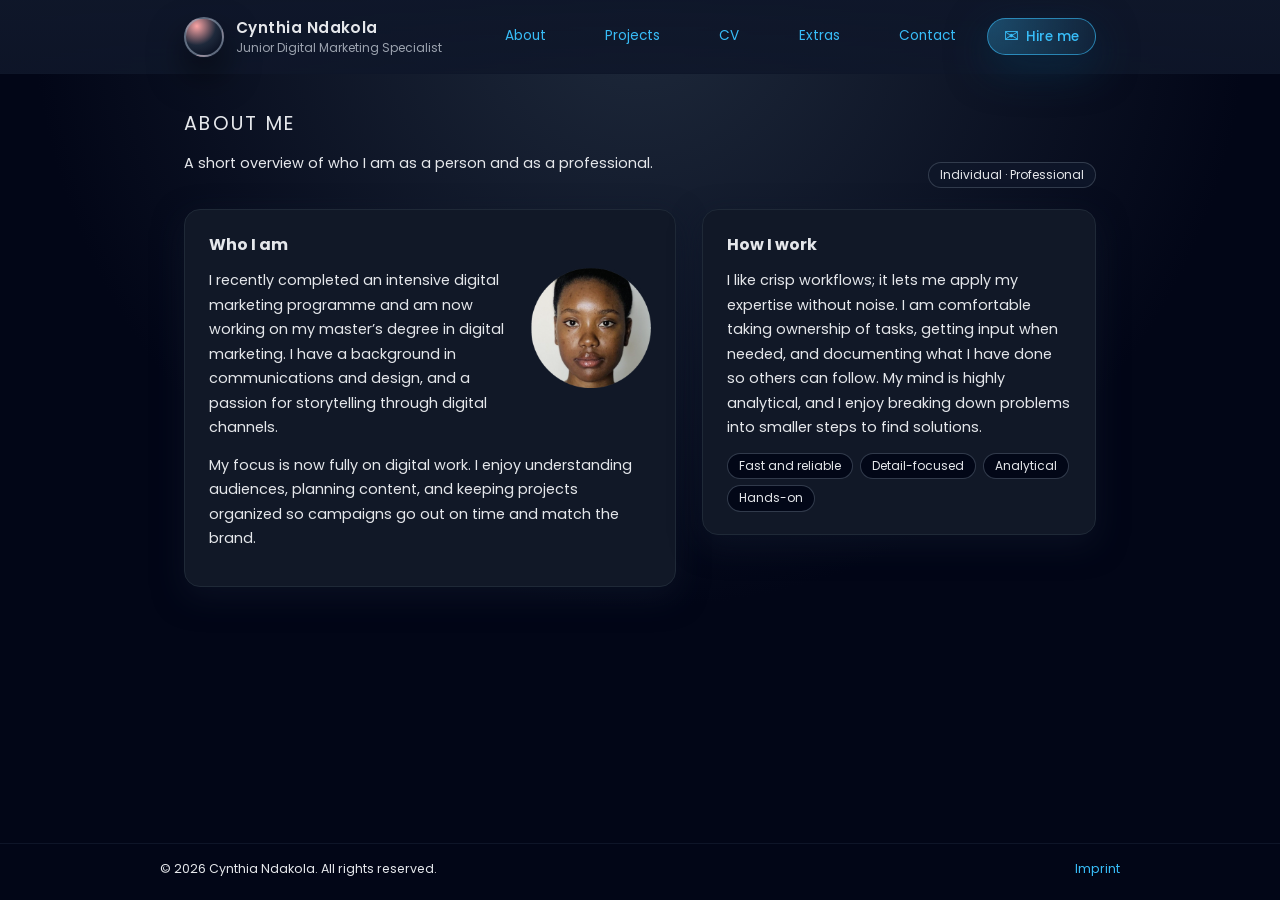
==== about.html @ e9ee4a2e "split up website which is stupid" ====
<!DOCTYPE html>
<html lang="en">
<head>
  <meta charset="UTF-8">
  <title>Cynthia Ndakola – Junior Digital Marketing Specialist</title>
  <meta name="viewport" content="width=device-width, initial-scale=1">
  <meta name="description" content="Portfolio and CV of junior digital marketing specialist Cynthia Ndakola.">
  <link href="https://fonts.googleapis.com/css2?family=Poppins:wght@400;500;600;700&display=swap" rel="stylesheet">
  <style>
    :root {
      --bg: #0f172a;
      --bg-alt: #111827;
      --card: #020617;
      --accent: #38bdf8;
      --accent-soft: rgba(56, 189, 248, 0.12);
      --text: #e5e7eb;
      --muted: #9ca3af;
      --border: #1f2937;
      --radius-lg: 16px;
      --radius-full: 999px;
      --shadow-soft: 0 18px 45px rgba(15, 23, 42, 0.75);
      --shadow-subtle: 0 10px 30px rgba(15, 23, 42, 0.6);
      --max-width: 960px;
    }

    * {
      box-sizing: border-box;
    }

    body {
      margin: 0;
      font-family: 'Poppins', system-ui, -apple-system, BlinkMacSystemFont, "SF Pro Text", "Segoe UI", sans-serif;
      background: radial-gradient(circle at top, #1e293b 0, #020617 55%, #020617 100%);
      color: var(--text);
      -webkit-font-smoothing: antialiased;
    }

    a {
      color: var(--accent);
      text-decoration: none;
    }

    a:hover {
      text-decoration: underline;
    }

    .page {
      min-height: 100vh;
      display: flex;
      flex-direction: column;
    }

    header {
      position: sticky;
      top: 0;
      z-index: 20;
      backdrop-filter: blur(18px);
      background: linear-gradient(to bottom, rgba(15, 23, 42, 0.98), rgba(15, 23, 42, 0.9));
      border-bottom: 1px solid rgba(15, 23, 42, 0.9);
    }

    .nav-inner {
      max-width: var(--max-width);
      margin: 0 auto;
      padding: 1rem 1.5rem;
      display: flex;
      align-items: center;
      justify-content: space-between;
      gap: 1.5rem;
    }

    .nav-brand {
      display: flex;
      align-items: center;
      gap: 0.75rem;
    }

    .avatar {
      width: 40px;
      height: 40px;
      border-radius: 50%;
      border: 2px solid rgba(148, 163, 184, 0.6);
      background: radial-gradient(circle at 30% 20%, #fca5a5, #1e293b 50%, #020617 100%);
      box-shadow: 0 0 0 1px rgba(15, 23, 42, 0.8), 0 18px 35px rgba(0, 0, 0, 0.6);
    }

    .nav-title {
      font-size: 0.95rem;
      font-weight: 600;
      letter-spacing: 0.03em;
    }

    .nav-subtitle {
      font-size: 0.75rem;
      color: var(--muted);
    }

    nav ul {
      display: flex;
      list-style: none;
      padding: 0;
      margin: 0;
      gap: 1rem;
      font-size: 0.85rem;
    }

    nav a {
      padding: 0.4rem 0.9rem;
      border-radius: var(--radius-full);
      border: 1px solid transparent;
      background: transparent;
      text-decoration: none;
      colour: var(--text);
      display: inline-flex;
      align-items: center;
      gap: 0.4rem;
    }

    nav a span.dot {
      width: 6px;
      height: 6px;
      border-radius: 50%;
      background: var(--accent);
      opacity: 0;
      transform: scale(0.5);
      transition: opacity 0.18s ease, transform 0.18s ease;
    }

    nav a:hover span.dot,
    nav a:focus-visible span.dot {
      opacity: 1;
      transform: scale(1);
    }

    nav a:hover,
    nav a:focus-visible {
      background: rgba(15, 23, 42, 0.8);
      border-color: rgba(55, 65, 81, 0.9);
      outline: none;
    }

    .primary-btn {
      padding: 0.45rem 1rem;
      border-radius: var(--radius-full);
      border: 1px solid rgba(56, 189, 248, 0.6);
      background: radial-gradient(circle at 0 0, rgba(56, 189, 248, 0.32), rgba(56, 189, 248, 0.08));
      colour: var(--text);
      font-size: 0.85rem;
      font-weight: 500;
      display: inline-flex;
      align-items: center;
      gap: 0.45rem;
      text-decoration: none;
      box-shadow: 0 14px 40px rgba(8, 47, 73, 0.7);
      transition: transform 0.16s ease, box-shadow 0.16s ease, border-color 0.16s ease;
    }

    .primary-btn:hover {
      transform: translateY(-1px);
      box-shadow: 0 18px 50px rgba(8, 47, 73, 0.9);
      border-color: rgba(56, 189, 248, 0.95);
      text-decoration: none;
    }

    .primary-btn-icon {
      font-size: 1.1rem;
      line-height: 1;
    }

    main {
      flex: 1;
    }

    .hero {
      max-width: var(--max-width);
      margin: 0 auto;
      padding: 2.5rem 1.5rem 1.5rem;
      display: grid;
      grid-template-columns: minmax(0, 3fr) minmax(0, 2.6fr);
      gap: 2.5rem;
      align-items: center;
    }

    .hero-intro {
      position: relative;
    }

    .hero-badge {
      display: inline-flex;
      align-items: center;
      gap: 0.5rem;
      padding: 0.25rem 0.75rem;
      border-radius: var(--radius-full);
      background: rgba(15, 23, 42, 0.85);
      border: 1px solid rgba(55, 65, 81, 0.8);
      box-shadow: var(--shadow-subtle);
      font-size: 0.75rem;
      colour: var(--muted);
      margin-bottom: 1rem;
    }

    .hero-badge-dot {
      width: 8px;
      height: 8px;
      border-radius: 50%;
      background: #22c55e;
      box-shadow: 0 0 0 4px rgba(34, 197, 94, 0.2);
    }

    .hero h1 {
      margin: 0 0 0.5rem;
      font-size: clamp(2rem, 3vw + 1rem, 2.6rem);
      letter-spacing: 0.03em;
    }

    .hero-role {
      font-size: 0.95rem;
      text-transform: uppercase;
      letter-spacing: 0.22em;
      colour: var(--muted);
      margin-bottom: 1rem;
    }

    .hero p {
      margin: 0 0 1.5rem;
      colour: var(--muted);
      font-size: 0.95rem;
      line-height: 1.65;
      max-width: 32rem;
    }

    .hero-actions {
      display: flex;
      flex-wrap: wrap;
      gap: 0.8rem;
      align-items: centre;
    }

    .ghost-btn {
      padding: 0.5rem 0.9rem;
      border-radius: var(--radius-full);
      border: 1px solid rgba(55, 65, 81, 0.9);
      background: rgba(15, 23, 42, 0.9);
      font-size: 0.85rem;
      colour: var(--muted);
      display: inline-flex;
      align-items: centre;
      gap: 0.45rem;
      text-decoration: none;
      box-shadow: 0 10px 28px rgba(15, 23, 42, 0.8);
    }

    .ghost-btn:hover {
      border-color: rgba(75, 85, 99, 1);
      text-decoration: none;
      colour: var(--text);
    }

    .hero-meta {
      display: flex;
      gap: 1.4rem;
      margin-top: 1.6rem;
      flex-wrap: wrap;
    }

    .meta-item {
      font-size: 0.8rem;
      colour: var(--muted);
    }

    .meta-label {
      text-transform: uppercase;
      letter-spacing: 0.16em;
      display: block;
      margin-bottom: 0.25rem;
      colour: #6b7280;
    }

    .hero-panel {
      position: relative;
      border-radius: var(--radius-lg);
      background: radial-gradient(circle at top, #1f2937, #020617 55%, #020617 100%);
      border: 1px solid rgba(31, 41, 55, 0.98);
      padding: 1.4rem 1.4rem 1.5rem;
      box-shadow: var(--shadow-soft);
      overflow: hidden;
    }

    .hero-panel-top {
      display: flex;
      justify-content: space-between;
      align-items: centre;
      margin-bottom: 1rem;
      font-size: 0.8rem;
    }

    .hero-pill {
      padding: 0.2rem 0.7rem;
      border-radius: var(--radius-full);
      border: 1px solid rgba(55, 65, 81, 0.9);
      background: rgba(15, 23, 42, 0.9);
      colour: var(--muted);
    }

    .hero-tags {
      display: flex;
      flex-wrap: wrap;
      gap: 0.35rem;
      font-size: 0.7rem;
      justify-content: flex-end;
    }

    .tag {
      padding: 0.18rem 0.6rem;
      border-radius: var(--radius-full);
      border: 1px solid rgba(51, 65, 85, 0.9);
      background: rgba(15, 23, 42, 0.9);
      colour: #e5e7eb;
    }

    .status-card {
      border-radius: 14px;
      border: 1px solid rgba(37, 99, 235, 0.5);
      background: radial-gradient(circle at top left, rgba(56, 189, 248, 0.1), rgba(15, 23, 42, 0.95));
      padding: 0.9rem 0.9rem;
      margin-bottom: 1rem;
      font-size: 0.8rem;
      display: grid;
      grid-template-columns: minmax(0, 1.7fr) minmax(0, 1fr);
      gap: 0.75rem;
      align-items: centre;
    }
    .status-label {
      text-transform: uppercase;
      letter-spacing: 0.16em;
      font-size: 0.7rem;
      colour: #bae6fd;
      margin-bottom: 0.25rem;
    }

    .status-main {
      colour: #e0f2fe;
      font-weight: 500;
      margin-bottom: 0.15rem;
    }

    .status-sub {
      colour: #93c5fd;
      font-size: 0.75rem;
    }

    .status-metrics {
      display: flex;
      flex-direction: column;
      gap: 0.35rem;
    }

    .metric {
      display: flex;
      /* justify-content: space-between;*/
      gap: 0.75rem;
      colour: #bfdbfe;
    }

    .metric-label {
      text-transform: uppercase;
      letter-spacing: -0.05em;
      font-size: 0.6rem;
      colour: #bae6fd;
      margin-bottom: 0.25rem;
    }

    .metric-value {
      font-size: 0.72rem;
      colour: #e0f2fe;
    }

    .mini-grid {
      display: grid;
      grid-template-columns: repeat(3, minmax(0, 1fr));
      gap: 0.6rem;
    }

    .mini-card {
      border-radius: 12px;
      border: 1px solid rgba(31, 41, 55, 0.9);
      background: rgba(15, 23, 42, 0.98);
      padding: 0.7rem 0.75rem;
      font-size: 0.72rem;
      colour: var(--muted);
    }

    .mini-label {
      display: block;
      margin-bottom: 0.25rem;
      font-size: 0.7rem;
      colour: #6b7280;
      text-transform: uppercase;
      letter-spacing: 0.13em;
    }

    .mini-value {
      colour: #e5e7eb;
    }

    .pill-row {
      display: flex;
      flex-wrap: wrap;
      gap: 0.3rem;
      margin-top: 0.3rem;
    }

    .tiny-pill {
      border-radius: 999px;
      border: 1px solid rgba(55, 65, 81, 0.9);
      padding: 0.05rem 0.45rem;
      font-size: 0.65rem;
      colour: #9ca3af;
    }

    .section {
      max-width: var(--max-width);
      margin: 0 auto;
      padding: 2.2rem 1.5rem 0.5rem;
    }

    .section-header {
      display: flex;
      justify-content: space-between;
      align-items: flex-end;
      gap: 1rem;
      margin-bottom: 1.3rem;
    }

    .section-title {
      font-size: 1.2rem;
      letter-spacing: 0.12em;
      text-transform: uppercase;
      colour: #9ca3af;
    }

    .section-subtitle {
      font-size: 0.9rem;
      colour: var(--muted);
      max-width: 32rem;
    }

    .section-chip {
      font-size: 0.75rem;
      padding: 0.2rem 0.7rem;
      border-radius: var(--radius-full);
      background: rgba(15, 23, 42, 0.9);
      border: 1px solid rgba(55, 65, 81, 0.9);
      colour: var(--muted);
    }

    .about-grid {
      display: grid;
      grid-template-columns: minmax(0, 2fr) minmax(0, 1.6fr);
      gap: 1.6rem;
      align-items: flex-start;
    }

    .card {
      background: var(--bg-alt);
      border-radius: var(--radius-lg);
      border: 1px solid var(--border);
      padding: 1.4rem 1.5rem;
      box-shadow: var(--shadow-subtle);
    }

    .card h3 {
      margin-top: 0;
      margin-bottom: 0.7rem;
      font-size: 1rem;
    }

    .card p {
      margin: 0 0 0.8rem;
      font-size: 0.9rem;
      line-height: 1.7;
      colour: var(--muted);
    }

    .pill-list {
      display: flex;
      flex-wrap: wrap;
      gap: 0.4rem;
      margin-top: 0.6rem;
    }

    .pill {
      font-size: 0.75rem;
      padding: 0.2rem 0.7rem;
      border-radius: var(--radius-full);
      border: 1px solid rgba(55, 65, 81, 0.9);
      background: rgba(2, 6, 23, 0.9);
      colour: #d1d5db;
    }

    .projects-grid {
      display: grid;
      grid-template-columns: minmax(0, 1.2fr) minmax(0, 1.2fr);
      gap: 1.4rem;
    }

    .project-card {
      border-radius: var(--radius-lg);
      border: 1px solid var(--border);
      background: var(--card);
      padding: 1.3rem 1.4rem 1.3rem;
      box-shadow: var(--shadow-subtle);
      display: flex;
      flex-direction: column;
      gap: 0.7rem;
    }

    .project-meta-row {
      display: flex;
      justify-content: space-between;
      gap: 0.6rem;
      font-size: 0.75rem;
      colour: var(--muted);
    }

    .badge {
      display: inline-flex;
      align-items: centre;
      gap: 0.3rem;
      padding: 0.15rem 0.6rem;
      border-radius: 999px;
      border: 1px solid rgba(55, 65, 81, 0.9);
      font-size: 0.72rem;
      background: rgba(15, 23, 42, 0.95);
      colour: #e5e7eb;
    }

    .badge-dot {
      width: 6px;
      height: 6px;
      border-radius: 999px;
      background: var(--accent);
    }

    .project-title {
      font-size: 0.98rem;
      margin: 0;
    }

    .project-summary {
      font-size: 0.88rem;
      colour: var(--muted);
      margin: 0;
    }

    .project-list {
      margin: 0.2rem 0 0.3rem 0;
      padding-left: 1.05rem;
      font-size: 0.85rem;
      colour: var(--muted);
    }

    .project-list li {
      margin-bottom: 0.15rem;
    }

    .project-tags {
      display: flex;
      flex-wrap: wrap;
      gap: 0.3rem;
      margin-top: 0.2rem;
    }

    .project-tag {
      font-size: 0.7rem;
      padding: 0.15rem 0.6rem;
      border-radius: 999px;
      background: rgba(15, 23, 42, 0.9);
      border: 1px solid rgba(51, 65, 85, 0.9);
      colour: #9ca3af;
    }

    .project-link-row {
      margin-top: 0.3rem;
      font-size: 0.8rem;
    }

    .project-link-row a {
      text-decoration: underline;
    }

    .resume-layout {
      display: grid;
      grid-template-columns: minmax(0, 1.6fr) minmax(0, 1.4fr);
      gap: 1.4rem;
      align-items: flex-start;
    }

    .resume-note {
      font-size: 0.85rem;
      colour: var(--muted);
      margin-top: 0.4rem;
    }

    .resume-btn {
      display: inline-flex;
      align-items: centre;
      gap: 0.5rem;
      padding: 0.6rem 1.1rem;
      border-radius: var(--radius-full);
      border: 1px solid rgba(56, 189, 248, 0.7);
      background: rgba(8, 47, 73, 0.8);
      colour: #e5e7eb;
      font-size: 0.85rem;
      text-decoration: none;
      box-shadow: 0 14px 40px rgba(8, 47, 73, 0.8);
    }

    .resume-btn:hover {
      text-decoration: none;
      border-color: rgba(56, 189, 248, 1);
    }

    .timeline {
      border-left: 1px dashed rgba(55, 65, 81, 0.9);
      padding-left: 1rem;
      margin-left: 0.3rem;
    }

    .timeline-item {
      margin-bottom: 0.7rem;
    }

    .timeline-role {
      font-size: 0.86rem;
    }

    .timeline-meta {
      font-size: 0.78rem;
      colour: var(--muted);
    }

    .timeline-bullet {
      font-size: 0.8rem;
      colour: var(--muted);
      margin-top: 0.2rem;
    }

    .extras-grid {
      display: grid;
      grid-template-columns: minmax(0, 1.8fr) minmax(0, 1.4fr);
      gap: 1.4rem;
    }

    .extras-list {
      font-size: 0.88rem;
      colour: var(--muted);
      margin: 0.2rem 0 0.3rem 0;
      padding-left: 1.1rem;
    }

    .extras-list li {
      margin-bottom: 0.2rem;
    }

    .quote {
      font-size: 0.95rem;
      colour: #e5e7eb;
      margin: 0 0 0.8rem;
    }

    .quote-meta {
      font-size: 0.8rem;
      colour: var(--muted);
    }

    .contact-layout {
      display: grid;
      grid-template-columns: minmax(0, 1.6fr) minmax(0, 1.4fr);
      gap: 1.4rem;
      align-items: flex-start;
      margin-bottom: 2.5rem;
    }

    .contact-list {
      list-style: none;
      padding: 0;
      margin: 0.4rem 0 0;
      font-size: 0.9rem;
      colour: var(--muted);
    }

    .contact-list li {
      margin-bottom: 0.4rem;
    }

    .contact-label {
      display: block;
      font-size: 0.78rem;
      text-transform: uppercase;
      letter-spacing: 0.13em;
      colour: #6b7280;
    }

    .contact-chip-row {
      display: flex;
      flex-wrap: wrap;
      gap: 0.35rem;
      margin-top: 0.5rem;
    }

    .contact-chip {
      font-size: 0.75rem;
      padding: 0.22rem 0.7rem;
      border-radius: 999px;
      border: 1px dashed rgba(55, 65, 81, 0.9);
      colour: var(--muted);
    }

    .contact-card {
      border-radius: var(--radius-lg);
      border: 1px dashed rgba(55, 65, 81, 1);
      background: rgba(15, 23, 42, 0.9);
      padding: 1.2rem 1.3rem;
      font-size: 0.86rem;
      colour: var(--muted);
    }

    .contact-card label {
      display: block;
      font-size: 0.8rem;
      margin-bottom: 0.25rem;
      colour: #9ca3af;
    }

    .contact-card input,
    .contact-card textarea {
      width: 100%;
      border-radius: 10px;
      border: 1px solid rgba(55, 65, 81, 0.9);
      background: rgba(15, 23, 42, 0.95);
      padding: 0.45rem 0.6rem;
      font-size: 0.85rem;
      colour: #e5e7eb;
      margin-bottom: 0.65rem;
      font-family: inherit;
    }

    .contact-card textarea {
      resize: vertical;
      min-height: 80px;
    }

    .contact-card input:focus,
    .contact-card textarea:focus {
      outline: none;
      border-color: var(--accent);
      box-shadow: 0 0 0 1px rgba(56, 189, 248, 0.5);
    }

    .contact-card button {
      border-radius: var(--radius-full);
      border: 1px solid rgba(55, 65, 81, 1);
      padding: 0.55rem 1.1rem;
      background: rgba(15, 23, 42, 0.96);
      colour: #e5e7eb;
      font-size: 0.85rem;
      cursor: pointer;
    }

    .contact-card button:hover {
      border-color: rgba(75, 85, 99, 1);
    }

    footer {
      border-top: 1px solid rgba(15, 23, 42, 0.95);
      padding: 1rem 1.5rem 1.4rem;
      font-size: 0.78rem;
      colour: var(--muted);
    }

    .footer-inner {
      max-width: var(--max-width);
      margin: 0 auto;
      display: flex;
      justify-content: space-between;
      align-items: centre;
      gap: 1rem;
      flex-wrap: wrap;
    }

    @media (max-width: 840px) {
      .hero {
        grid-template-columns: minmax(0, 1fr);
        padding-top: 1.7rem;
      }
      .hero-panel {
        order: -1;
      }
      .about-grid,
      .projects-grid,
      .resume-layout,
      .extras-grid,
      .contact-layout {
        grid-template-columns: minmax(0, 1fr);
      }
      .nav-inner {
        flex-wrap: wrap;
      }
      nav ul {
        flex-wrap: wrap;
        justify-content: flex-end;
      }
      header {
        position: static;
      }
    }

    @media (max-width: 520px) {
      .nav-inner {
        padding-inline: 1rem;
      }
      .hero,
      .section {
        padding-inline: 1rem;
      }
      .hero-actions {
        flex-direction: column;
        align-items: flex-start;
      }
      .hero-meta {
        flex-direction: column;
      }
      .section-header {
        flex-direction: column;
        align-items: flex-start;
      }
    }
  </style>
</head>
<body>
  <div class="page">
    <header>
      <div class="nav-inner">
        <div class="nav-brand">
          <div class="avatar" aria-hidden="true"></div>
          <div>
            <div class="nav-title">Cynthia Ndakola</div>
            <div class="nav-subtitle">Junior Digital Marketing Specialist</div>
          </div>
        </div>
        <nav>
          <ul>
            <li><a href="about.html"><span class="dot"></span> About</a></li>
            <li><a href="projects.html"><span class="dot"></span> Projects</a></li>
            <li><a href="cv.html"><span class="dot"></span> CV</a></li>
            <li><a href="extras.html"><span class="dot"></span> Extras</a></li>
            <li><a href="contact.html"><span class="dot"></span> Contact</a></li>
            <li>
              <a href="contact.html" class="primary-btn">
                <span class="primary-btn-icon">✉️</span>
                Hire me
              </a>
            </li>
          </ul>
        </nav>
      </div>
    </header>

    <main>
      <section id="about" class="section" aria-labelledby="about-title">
        <div class="section-header">
          <div>
            <div class="section-title">About me</div>
            <p class="section-subtitle">
              A short overview of who I am as a person and as a professional.
            </p>
          </div>
          <div class="section-chip">Individual · Professional</div>
        </div>

        <div class="about-grid">
          <article class="card">
            <h3>Who I am</h3>
            <!--<img src="files/cynnobg2.png" align="right" style="width:120px; border-radius:12px; margin-left:1rem; margin-bottom:0.5rem; margin-top:-30px; clip-path: inset(0px 0 0 0); background-color:#888;" aria-hidden="true">-->
            <img src="files/cyncirc.png" align="right" style="width:120px; border-radius:12px; margin-left:1rem; margin-bottom:0.5rem; margin-top:0px; clip-path: inset(0px 0 0 0);" aria-hidden="true">
            <p>
              I recently completed an intensive digital marketing programme and am now working on my master’s degree in digital marketing.
              I have a background in communications and design, and a passion for storytelling through digital channels.
            </p>
            <p>
              My focus is now fully on digital work. I enjoy understanding audiences, planning content, and keeping projects
              organized so campaigns go out on time and match the brand.
            </p>
          </article>

          <article class="card">
            <h3>How I work</h3>
            <p>
              I like crisp workflows; it lets me apply my expertise without noise. 
              I am comfortable taking ownership of tasks,
              getting input when needed, and documenting what I have done so others can follow.
              My mind is highly analytical, and I enjoy breaking down problems into smaller steps to find solutions.
            </p>
            <div class="pill-list">
              <span class="pill">Fast and reliable</span>
              <span class="pill">Detail-focused</span>
              <span class="pill">Analytical</span>
              <span class="pill">Hands-on </span>
            </div>
          </article>
        </div>
      </section>
    </main>
    
    <footer>
      <div class="footer-inner">
        <span id="footer-year">© Cynthia Ndakola. All rights reserved.</span>
        <span><a href="imprint.html">Imprint</a></span>
      </div>
      <script>
        const year = new Date().getFullYear();
        document.getElementById('footer-year').textContent = `© ${year} Cynthia Ndakola. All rights reserved.`;
        document.getElementById('header-year').textContent = `${year}`;
      </script>
    </footer>
  </div>
</body>
</html>
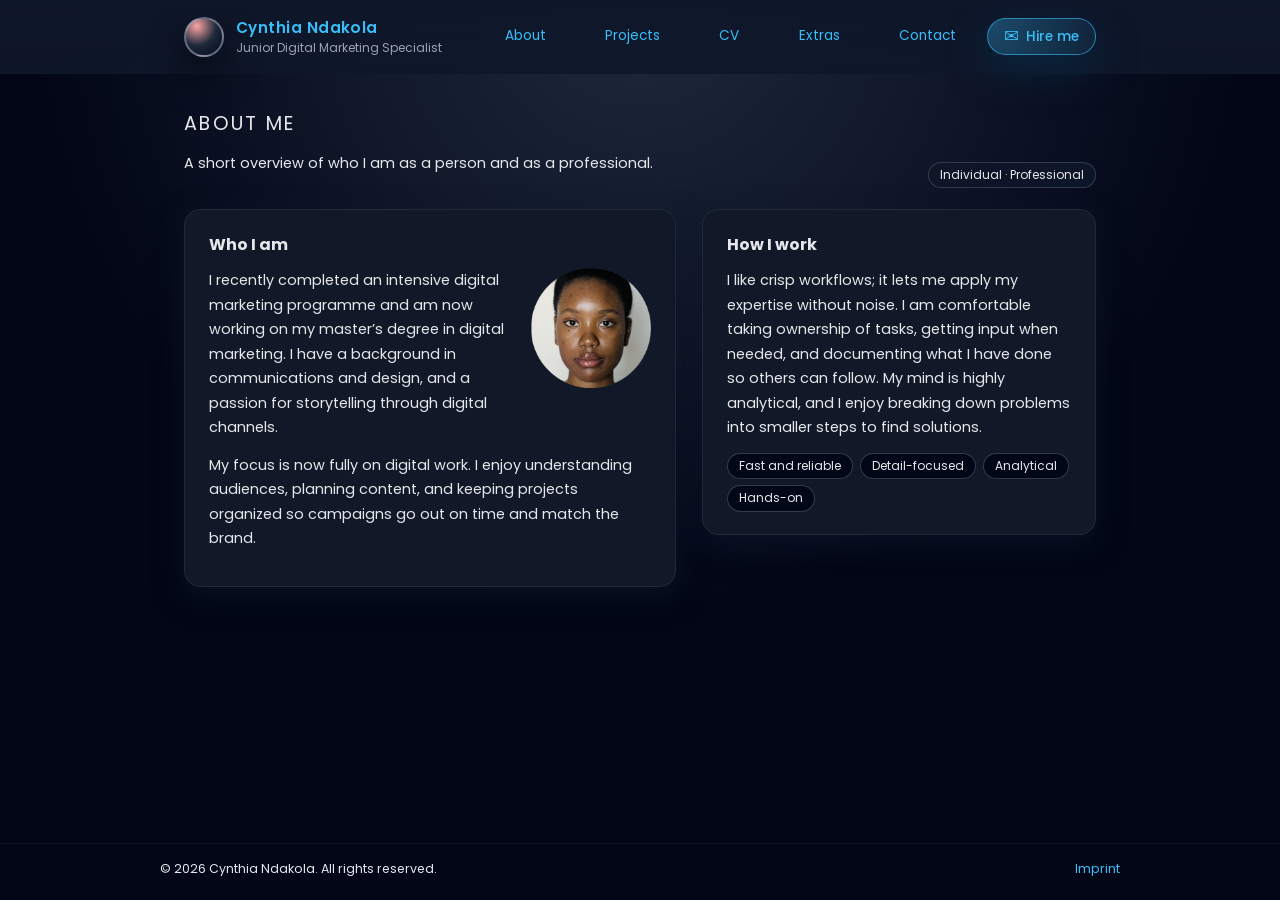
==== commit f5364d7c: "added link to home" ====
--- a/about.html
+++ b/about.html
@@ -6,846 +6,16 @@
   <meta name="viewport" content="width=device-width, initial-scale=1">
   <meta name="description" content="Portfolio and CV of junior digital marketing specialist Cynthia Ndakola.">
   <link href="https://fonts.googleapis.com/css2?family=Poppins:wght@400;500;600;700&display=swap" rel="stylesheet">
-  <style>
-    :root {
-      --bg: #0f172a;
-      --bg-alt: #111827;
-      --card: #020617;
-      --accent: #38bdf8;
-      --accent-soft: rgba(56, 189, 248, 0.12);
-      --text: #e5e7eb;
-      --muted: #9ca3af;
-      --border: #1f2937;
-      --radius-lg: 16px;
-      --radius-full: 999px;
-      --shadow-soft: 0 18px 45px rgba(15, 23, 42, 0.75);
-      --shadow-subtle: 0 10px 30px rgba(15, 23, 42, 0.6);
-      --max-width: 960px;
-    }
-
-    * {
-      box-sizing: border-box;
-    }
-
-    body {
-      margin: 0;
-      font-family: 'Poppins', system-ui, -apple-system, BlinkMacSystemFont, "SF Pro Text", "Segoe UI", sans-serif;
-      background: radial-gradient(circle at top, #1e293b 0, #020617 55%, #020617 100%);
-      color: var(--text);
-      -webkit-font-smoothing: antialiased;
-    }
-
-    a {
-      color: var(--accent);
-      text-decoration: none;
-    }
-
-    a:hover {
-      text-decoration: underline;
-    }
-
-    .page {
-      min-height: 100vh;
-      display: flex;
-      flex-direction: column;
-    }
-
-    header {
-      position: sticky;
-      top: 0;
-      z-index: 20;
-      backdrop-filter: blur(18px);
-      background: linear-gradient(to bottom, rgba(15, 23, 42, 0.98), rgba(15, 23, 42, 0.9));
-      border-bottom: 1px solid rgba(15, 23, 42, 0.9);
-    }
-
-    .nav-inner {
-      max-width: var(--max-width);
-      margin: 0 auto;
-      padding: 1rem 1.5rem;
-      display: flex;
-      align-items: center;
-      justify-content: space-between;
-      gap: 1.5rem;
-    }
-
-    .nav-brand {
-      display: flex;
-      align-items: center;
-      gap: 0.75rem;
-    }
-
-    .avatar {
-      width: 40px;
-      height: 40px;
-      border-radius: 50%;
-      border: 2px solid rgba(148, 163, 184, 0.6);
-      background: radial-gradient(circle at 30% 20%, #fca5a5, #1e293b 50%, #020617 100%);
-      box-shadow: 0 0 0 1px rgba(15, 23, 42, 0.8), 0 18px 35px rgba(0, 0, 0, 0.6);
-    }
-
-    .nav-title {
-      font-size: 0.95rem;
-      font-weight: 600;
-      letter-spacing: 0.03em;
-    }
-
-    .nav-subtitle {
-      font-size: 0.75rem;
-      color: var(--muted);
-    }
-
-    nav ul {
-      display: flex;
-      list-style: none;
-      padding: 0;
-      margin: 0;
-      gap: 1rem;
-      font-size: 0.85rem;
-    }
-
-    nav a {
-      padding: 0.4rem 0.9rem;
-      border-radius: var(--radius-full);
-      border: 1px solid transparent;
-      background: transparent;
-      text-decoration: none;
-      colour: var(--text);
-      display: inline-flex;
-      align-items: center;
-      gap: 0.4rem;
-    }
-
-    nav a span.dot {
-      width: 6px;
-      height: 6px;
-      border-radius: 50%;
-      background: var(--accent);
-      opacity: 0;
-      transform: scale(0.5);
-      transition: opacity 0.18s ease, transform 0.18s ease;
-    }
-
-    nav a:hover span.dot,
-    nav a:focus-visible span.dot {
-      opacity: 1;
-      transform: scale(1);
-    }
-
-    nav a:hover,
-    nav a:focus-visible {
-      background: rgba(15, 23, 42, 0.8);
-      border-color: rgba(55, 65, 81, 0.9);
-      outline: none;
-    }
-
-    .primary-btn {
-      padding: 0.45rem 1rem;
-      border-radius: var(--radius-full);
-      border: 1px solid rgba(56, 189, 248, 0.6);
-      background: radial-gradient(circle at 0 0, rgba(56, 189, 248, 0.32), rgba(56, 189, 248, 0.08));
-      colour: var(--text);
-      font-size: 0.85rem;
-      font-weight: 500;
-      display: inline-flex;
-      align-items: center;
-      gap: 0.45rem;
-      text-decoration: none;
-      box-shadow: 0 14px 40px rgba(8, 47, 73, 0.7);
-      transition: transform 0.16s ease, box-shadow 0.16s ease, border-color 0.16s ease;
-    }
-
-    .primary-btn:hover {
-      transform: translateY(-1px);
-      box-shadow: 0 18px 50px rgba(8, 47, 73, 0.9);
-      border-color: rgba(56, 189, 248, 0.95);
-      text-decoration: none;
-    }
-
-    .primary-btn-icon {
-      font-size: 1.1rem;
-      line-height: 1;
-    }
-
-    main {
-      flex: 1;
-    }
-
-    .hero {
-      max-width: var(--max-width);
-      margin: 0 auto;
-      padding: 2.5rem 1.5rem 1.5rem;
-      display: grid;
-      grid-template-columns: minmax(0, 3fr) minmax(0, 2.6fr);
-      gap: 2.5rem;
-      align-items: center;
-    }
-
-    .hero-intro {
-      position: relative;
-    }
-
-    .hero-badge {
-      display: inline-flex;
-      align-items: center;
-      gap: 0.5rem;
-      padding: 0.25rem 0.75rem;
-      border-radius: var(--radius-full);
-      background: rgba(15, 23, 42, 0.85);
-      border: 1px solid rgba(55, 65, 81, 0.8);
-      box-shadow: var(--shadow-subtle);
-      font-size: 0.75rem;
-      colour: var(--muted);
-      margin-bottom: 1rem;
-    }
-
-    .hero-badge-dot {
-      width: 8px;
-      height: 8px;
-      border-radius: 50%;
-      background: #22c55e;
-      box-shadow: 0 0 0 4px rgba(34, 197, 94, 0.2);
-    }
-
-    .hero h1 {
-      margin: 0 0 0.5rem;
-      font-size: clamp(2rem, 3vw + 1rem, 2.6rem);
-      letter-spacing: 0.03em;
-    }
-
-    .hero-role {
-      font-size: 0.95rem;
-      text-transform: uppercase;
-      letter-spacing: 0.22em;
-      colour: var(--muted);
-      margin-bottom: 1rem;
-    }
-
-    .hero p {
-      margin: 0 0 1.5rem;
-      colour: var(--muted);
-      font-size: 0.95rem;
-      line-height: 1.65;
-      max-width: 32rem;
-    }
-
-    .hero-actions {
-      display: flex;
-      flex-wrap: wrap;
-      gap: 0.8rem;
-      align-items: centre;
-    }
-
-    .ghost-btn {
-      padding: 0.5rem 0.9rem;
-      border-radius: var(--radius-full);
-      border: 1px solid rgba(55, 65, 81, 0.9);
-      background: rgba(15, 23, 42, 0.9);
-      font-size: 0.85rem;
-      colour: var(--muted);
-      display: inline-flex;
-      align-items: centre;
-      gap: 0.45rem;
-      text-decoration: none;
-      box-shadow: 0 10px 28px rgba(15, 23, 42, 0.8);
-    }
-
-    .ghost-btn:hover {
-      border-color: rgba(75, 85, 99, 1);
-      text-decoration: none;
-      colour: var(--text);
-    }
-
-    .hero-meta {
-      display: flex;
-      gap: 1.4rem;
-      margin-top: 1.6rem;
-      flex-wrap: wrap;
-    }
-
-    .meta-item {
-      font-size: 0.8rem;
-      colour: var(--muted);
-    }
-
-    .meta-label {
-      text-transform: uppercase;
-      letter-spacing: 0.16em;
-      display: block;
-      margin-bottom: 0.25rem;
-      colour: #6b7280;
-    }
-
-    .hero-panel {
-      position: relative;
-      border-radius: var(--radius-lg);
-      background: radial-gradient(circle at top, #1f2937, #020617 55%, #020617 100%);
-      border: 1px solid rgba(31, 41, 55, 0.98);
-      padding: 1.4rem 1.4rem 1.5rem;
-      box-shadow: var(--shadow-soft);
-      overflow: hidden;
-    }
-
-    .hero-panel-top {
-      display: flex;
-      justify-content: space-between;
-      align-items: centre;
-      margin-bottom: 1rem;
-      font-size: 0.8rem;
-    }
-
-    .hero-pill {
-      padding: 0.2rem 0.7rem;
-      border-radius: var(--radius-full);
-      border: 1px solid rgba(55, 65, 81, 0.9);
-      background: rgba(15, 23, 42, 0.9);
-      colour: var(--muted);
-    }
-
-    .hero-tags {
-      display: flex;
-      flex-wrap: wrap;
-      gap: 0.35rem;
-      font-size: 0.7rem;
-      justify-content: flex-end;
-    }
-
-    .tag {
-      padding: 0.18rem 0.6rem;
-      border-radius: var(--radius-full);
-      border: 1px solid rgba(51, 65, 85, 0.9);
-      background: rgba(15, 23, 42, 0.9);
-      colour: #e5e7eb;
-    }
-
-    .status-card {
-      border-radius: 14px;
-      border: 1px solid rgba(37, 99, 235, 0.5);
-      background: radial-gradient(circle at top left, rgba(56, 189, 248, 0.1), rgba(15, 23, 42, 0.95));
-      padding: 0.9rem 0.9rem;
-      margin-bottom: 1rem;
-      font-size: 0.8rem;
-      display: grid;
-      grid-template-columns: minmax(0, 1.7fr) minmax(0, 1fr);
-      gap: 0.75rem;
-      align-items: centre;
-    }
-    .status-label {
-      text-transform: uppercase;
-      letter-spacing: 0.16em;
-      font-size: 0.7rem;
-      colour: #bae6fd;
-      margin-bottom: 0.25rem;
-    }
-
-    .status-main {
-      colour: #e0f2fe;
-      font-weight: 500;
-      margin-bottom: 0.15rem;
-    }
-
-    .status-sub {
-      colour: #93c5fd;
-      font-size: 0.75rem;
-    }
-
-    .status-metrics {
-      display: flex;
-      flex-direction: column;
-      gap: 0.35rem;
-    }
-
-    .metric {
-      display: flex;
-      /* justify-content: space-between;*/
-      gap: 0.75rem;
-      colour: #bfdbfe;
-    }
-
-    .metric-label {
-      text-transform: uppercase;
-      letter-spacing: -0.05em;
-      font-size: 0.6rem;
-      colour: #bae6fd;
-      margin-bottom: 0.25rem;
-    }
-
-    .metric-value {
-      font-size: 0.72rem;
-      colour: #e0f2fe;
-    }
-
-    .mini-grid {
-      display: grid;
-      grid-template-columns: repeat(3, minmax(0, 1fr));
-      gap: 0.6rem;
-    }
-
-    .mini-card {
-      border-radius: 12px;
-      border: 1px solid rgba(31, 41, 55, 0.9);
-      background: rgba(15, 23, 42, 0.98);
-      padding: 0.7rem 0.75rem;
-      font-size: 0.72rem;
-      colour: var(--muted);
-    }
-
-    .mini-label {
-      display: block;
-      margin-bottom: 0.25rem;
-      font-size: 0.7rem;
-      colour: #6b7280;
-      text-transform: uppercase;
-      letter-spacing: 0.13em;
-    }
-
-    .mini-value {
-      colour: #e5e7eb;
-    }
-
-    .pill-row {
-      display: flex;
-      flex-wrap: wrap;
-      gap: 0.3rem;
-      margin-top: 0.3rem;
-    }
-
-    .tiny-pill {
-      border-radius: 999px;
-      border: 1px solid rgba(55, 65, 81, 0.9);
-      padding: 0.05rem 0.45rem;
-      font-size: 0.65rem;
-      colour: #9ca3af;
-    }
-
-    .section {
-      max-width: var(--max-width);
-      margin: 0 auto;
-      padding: 2.2rem 1.5rem 0.5rem;
-    }
-
-    .section-header {
-      display: flex;
-      justify-content: space-between;
-      align-items: flex-end;
-      gap: 1rem;
-      margin-bottom: 1.3rem;
-    }
-
-    .section-title {
-      font-size: 1.2rem;
-      letter-spacing: 0.12em;
-      text-transform: uppercase;
-      colour: #9ca3af;
-    }
-
-    .section-subtitle {
-      font-size: 0.9rem;
-      colour: var(--muted);
-      max-width: 32rem;
-    }
-
-    .section-chip {
-      font-size: 0.75rem;
-      padding: 0.2rem 0.7rem;
-      border-radius: var(--radius-full);
-      background: rgba(15, 23, 42, 0.9);
-      border: 1px solid rgba(55, 65, 81, 0.9);
-      colour: var(--muted);
-    }
-
-    .about-grid {
-      display: grid;
-      grid-template-columns: minmax(0, 2fr) minmax(0, 1.6fr);
-      gap: 1.6rem;
-      align-items: flex-start;
-    }
-
-    .card {
-      background: var(--bg-alt);
-      border-radius: var(--radius-lg);
-      border: 1px solid var(--border);
-      padding: 1.4rem 1.5rem;
-      box-shadow: var(--shadow-subtle);
-    }
-
-    .card h3 {
-      margin-top: 0;
-      margin-bottom: 0.7rem;
-      font-size: 1rem;
-    }
-
-    .card p {
-      margin: 0 0 0.8rem;
-      font-size: 0.9rem;
-      line-height: 1.7;
-      colour: var(--muted);
-    }
-
-    .pill-list {
-      display: flex;
-      flex-wrap: wrap;
-      gap: 0.4rem;
-      margin-top: 0.6rem;
-    }
-
-    .pill {
-      font-size: 0.75rem;
-      padding: 0.2rem 0.7rem;
-      border-radius: var(--radius-full);
-      border: 1px solid rgba(55, 65, 81, 0.9);
-      background: rgba(2, 6, 23, 0.9);
-      colour: #d1d5db;
-    }
-
-    .projects-grid {
-      display: grid;
-      grid-template-columns: minmax(0, 1.2fr) minmax(0, 1.2fr);
-      gap: 1.4rem;
-    }
-
-    .project-card {
-      border-radius: var(--radius-lg);
-      border: 1px solid var(--border);
-      background: var(--card);
-      padding: 1.3rem 1.4rem 1.3rem;
-      box-shadow: var(--shadow-subtle);
-      display: flex;
-      flex-direction: column;
-      gap: 0.7rem;
-    }
-
-    .project-meta-row {
-      display: flex;
-      justify-content: space-between;
-      gap: 0.6rem;
-      font-size: 0.75rem;
-      colour: var(--muted);
-    }
-
-    .badge {
-      display: inline-flex;
-      align-items: centre;
-      gap: 0.3rem;
-      padding: 0.15rem 0.6rem;
-      border-radius: 999px;
-      border: 1px solid rgba(55, 65, 81, 0.9);
-      font-size: 0.72rem;
-      background: rgba(15, 23, 42, 0.95);
-      colour: #e5e7eb;
-    }
-
-    .badge-dot {
-      width: 6px;
-      height: 6px;
-      border-radius: 999px;
-      background: var(--accent);
-    }
-
-    .project-title {
-      font-size: 0.98rem;
-      margin: 0;
-    }
-
-    .project-summary {
-      font-size: 0.88rem;
-      colour: var(--muted);
-      margin: 0;
-    }
-
-    .project-list {
-      margin: 0.2rem 0 0.3rem 0;
-      padding-left: 1.05rem;
-      font-size: 0.85rem;
-      colour: var(--muted);
-    }
-
-    .project-list li {
-      margin-bottom: 0.15rem;
-    }
-
-    .project-tags {
-      display: flex;
-      flex-wrap: wrap;
-      gap: 0.3rem;
-      margin-top: 0.2rem;
-    }
-
-    .project-tag {
-      font-size: 0.7rem;
-      padding: 0.15rem 0.6rem;
-      border-radius: 999px;
-      background: rgba(15, 23, 42, 0.9);
-      border: 1px solid rgba(51, 65, 85, 0.9);
-      colour: #9ca3af;
-    }
-
-    .project-link-row {
-      margin-top: 0.3rem;
-      font-size: 0.8rem;
-    }
-
-    .project-link-row a {
-      text-decoration: underline;
-    }
-
-    .resume-layout {
-      display: grid;
-      grid-template-columns: minmax(0, 1.6fr) minmax(0, 1.4fr);
-      gap: 1.4rem;
-      align-items: flex-start;
-    }
-
-    .resume-note {
-      font-size: 0.85rem;
-      colour: var(--muted);
-      margin-top: 0.4rem;
-    }
-
-    .resume-btn {
-      display: inline-flex;
-      align-items: centre;
-      gap: 0.5rem;
-      padding: 0.6rem 1.1rem;
-      border-radius: var(--radius-full);
-      border: 1px solid rgba(56, 189, 248, 0.7);
-      background: rgba(8, 47, 73, 0.8);
-      colour: #e5e7eb;
-      font-size: 0.85rem;
-      text-decoration: none;
-      box-shadow: 0 14px 40px rgba(8, 47, 73, 0.8);
-    }
-
-    .resume-btn:hover {
-      text-decoration: none;
-      border-color: rgba(56, 189, 248, 1);
-    }
-
-    .timeline {
-      border-left: 1px dashed rgba(55, 65, 81, 0.9);
-      padding-left: 1rem;
-      margin-left: 0.3rem;
-    }
-
-    .timeline-item {
-      margin-bottom: 0.7rem;
-    }
-
-    .timeline-role {
-      font-size: 0.86rem;
-    }
-
-    .timeline-meta {
-      font-size: 0.78rem;
-      colour: var(--muted);
-    }
-
-    .timeline-bullet {
-      font-size: 0.8rem;
-      colour: var(--muted);
-      margin-top: 0.2rem;
-    }
-
-    .extras-grid {
-      display: grid;
-      grid-template-columns: minmax(0, 1.8fr) minmax(0, 1.4fr);
-      gap: 1.4rem;
-    }
-
-    .extras-list {
-      font-size: 0.88rem;
-      colour: var(--muted);
-      margin: 0.2rem 0 0.3rem 0;
-      padding-left: 1.1rem;
-    }
-
-    .extras-list li {
-      margin-bottom: 0.2rem;
-    }
-
-    .quote {
-      font-size: 0.95rem;
-      colour: #e5e7eb;
-      margin: 0 0 0.8rem;
-    }
-
-    .quote-meta {
-      font-size: 0.8rem;
-      colour: var(--muted);
-    }
-
-    .contact-layout {
-      display: grid;
-      grid-template-columns: minmax(0, 1.6fr) minmax(0, 1.4fr);
-      gap: 1.4rem;
-      align-items: flex-start;
-      margin-bottom: 2.5rem;
-    }
-
-    .contact-list {
-      list-style: none;
-      padding: 0;
-      margin: 0.4rem 0 0;
-      font-size: 0.9rem;
-      colour: var(--muted);
-    }
-
-    .contact-list li {
-      margin-bottom: 0.4rem;
-    }
-
-    .contact-label {
-      display: block;
-      font-size: 0.78rem;
-      text-transform: uppercase;
-      letter-spacing: 0.13em;
-      colour: #6b7280;
-    }
-
-    .contact-chip-row {
-      display: flex;
-      flex-wrap: wrap;
-      gap: 0.35rem;
-      margin-top: 0.5rem;
-    }
-
-    .contact-chip {
-      font-size: 0.75rem;
-      padding: 0.22rem 0.7rem;
-      border-radius: 999px;
-      border: 1px dashed rgba(55, 65, 81, 0.9);
-      colour: var(--muted);
-    }
-
-    .contact-card {
-      border-radius: var(--radius-lg);
-      border: 1px dashed rgba(55, 65, 81, 1);
-      background: rgba(15, 23, 42, 0.9);
-      padding: 1.2rem 1.3rem;
-      font-size: 0.86rem;
-      colour: var(--muted);
-    }
-
-    .contact-card label {
-      display: block;
-      font-size: 0.8rem;
-      margin-bottom: 0.25rem;
-      colour: #9ca3af;
-    }
-
-    .contact-card input,
-    .contact-card textarea {
-      width: 100%;
-      border-radius: 10px;
-      border: 1px solid rgba(55, 65, 81, 0.9);
-      background: rgba(15, 23, 42, 0.95);
-      padding: 0.45rem 0.6rem;
-      font-size: 0.85rem;
-      colour: #e5e7eb;
-      margin-bottom: 0.65rem;
-      font-family: inherit;
-    }
-
-    .contact-card textarea {
-      resize: vertical;
-      min-height: 80px;
-    }
-
-    .contact-card input:focus,
-    .contact-card textarea:focus {
-      outline: none;
-      border-color: var(--accent);
-      box-shadow: 0 0 0 1px rgba(56, 189, 248, 0.5);
-    }
-
-    .contact-card button {
-      border-radius: var(--radius-full);
-      border: 1px solid rgba(55, 65, 81, 1);
-      padding: 0.55rem 1.1rem;
-      background: rgba(15, 23, 42, 0.96);
-      colour: #e5e7eb;
-      font-size: 0.85rem;
-      cursor: pointer;
-    }
-
-    .contact-card button:hover {
-      border-color: rgba(75, 85, 99, 1);
-    }
-
-    footer {
-      border-top: 1px solid rgba(15, 23, 42, 0.95);
-      padding: 1rem 1.5rem 1.4rem;
-      font-size: 0.78rem;
-      colour: var(--muted);
-    }
-
-    .footer-inner {
-      max-width: var(--max-width);
-      margin: 0 auto;
-      display: flex;
-      justify-content: space-between;
-      align-items: centre;
-      gap: 1rem;
-      flex-wrap: wrap;
-    }
-
-    @media (max-width: 840px) {
-      .hero {
-        grid-template-columns: minmax(0, 1fr);
-        padding-top: 1.7rem;
-      }
-      .hero-panel {
-        order: -1;
-      }
-      .about-grid,
-      .projects-grid,
-      .resume-layout,
-      .extras-grid,
-      .contact-layout {
-        grid-template-columns: minmax(0, 1fr);
-      }
-      .nav-inner {
-        flex-wrap: wrap;
-      }
-      nav ul {
-        flex-wrap: wrap;
-        justify-content: flex-end;
-      }
-      header {
-        position: static;
-      }
-    }
-
-    @media (max-width: 520px) {
-      .nav-inner {
-        padding-inline: 1rem;
-      }
-      .hero,
-      .section {
-        padding-inline: 1rem;
-      }
-      .hero-actions {
-        flex-direction: column;
-        align-items: flex-start;
-      }
-      .hero-meta {
-        flex-direction: column;
-      }
-      .section-header {
-        flex-direction: column;
-        align-items: flex-start;
-      }
-    }
-  </style>
+  <link rel="stylesheet" href="mystyles.css">
 </head>
 <body>
   <div class="page">
     <header>
       <div class="nav-inner">
         <div class="nav-brand">
-          <div class="avatar" aria-hidden="true"></div>
+          <a href="/" style="display:inline-block;"><div class="avatar" aria-hidden="true"></div></a>
           <div>
-            <div class="nav-title">Cynthia Ndakola</div>
+            <div class="nav-title"><a href="/">Cynthia Ndakola</a></div>
             <div class="nav-subtitle">Junior Digital Marketing Specialist</div>
           </div>
         </div>
@@ -853,11 +23,11 @@
           <ul>
             <li><a href="about.html"><span class="dot"></span> About</a></li>
             <li><a href="projects.html"><span class="dot"></span> Projects</a></li>
-            <li><a href="cv.html"><span class="dot"></span> CV</a></li>
-            <li><a href="extras.html"><span class="dot"></span> Extras</a></li>
-            <li><a href="contact.html"><span class="dot"></span> Contact</a></li>
+            <li><a href="/#resume"><span class="dot"></span> CV</a></li>
+            <li><a href="/#extras"><span class="dot"></span> Extras</a></li>
+            <li><a href="/#contact"><span class="dot"></span> Contact</a></li>
             <li>
-              <a href="contact.html" class="primary-btn">
+              <a href="/#contact" class="primary-btn">
                 <span class="primary-btn-icon">✉️</span>
                 Hire me
               </a>
@@ -912,7 +82,7 @@
         </div>
       </section>
     </main>
-    
+
     <footer>
       <div class="footer-inner">
         <span id="footer-year">© Cynthia Ndakola. All rights reserved.</span>
--- a/mystyles.css
+++ b/mystyles.css
@@ -0,0 +1,829 @@
+    :root {
+      --bg: #0f172a;
+      --bg-alt: #111827;
+      --card: #020617;
+      --accent: #38bdf8;
+      --accent-soft: rgba(56, 189, 248, 0.12);
+      --text: #e5e7eb;
+      --muted: #9ca3af;
+      --border: #1f2937;
+      --radius-lg: 16px;
+      --radius-full: 999px;
+      --shadow-soft: 0 18px 45px rgba(15, 23, 42, 0.75);
+      --shadow-subtle: 0 10px 30px rgba(15, 23, 42, 0.6);
+      --max-width: 960px;
+    }
+
+    * {
+      box-sizing: border-box;
+    }
+
+    body {
+      margin: 0;
+      font-family: 'Poppins', system-ui, -apple-system, BlinkMacSystemFont, "SF Pro Text", "Segoe UI", sans-serif;
+      background: radial-gradient(circle at top, #1e293b 0, #020617 55%, #020617 100%);
+      color: var(--text);
+      -webkit-font-smoothing: antialiased;
+    }
+
+    a {
+      color: var(--accent);
+      text-decoration: none;
+    }
+
+    a:hover {
+      text-decoration: underline;
+    }
+
+    .page {
+      min-height: 100vh;
+      display: flex;
+      flex-direction: column;
+    }
+
+    header {
+      position: sticky;
+      top: 0;
+      z-index: 20;
+      backdrop-filter: blur(18px);
+      background: linear-gradient(to bottom, rgba(15, 23, 42, 0.98), rgba(15, 23, 42, 0.9));
+      border-bottom: 1px solid rgba(15, 23, 42, 0.9);
+    }
+
+    .nav-inner {
+      max-width: var(--max-width);
+      margin: 0 auto;
+      padding: 1rem 1.5rem;
+      display: flex;
+      align-items: center;
+      justify-content: space-between;
+      gap: 1.5rem;
+    }
+
+    .nav-brand {
+      display: flex;
+      align-items: center;
+      gap: 0.75rem;
+    }
+
+    .avatar {
+      width: 40px;
+      height: 40px;
+      border-radius: 50%;
+      border: 2px solid rgba(148, 163, 184, 0.6);
+      background: radial-gradient(circle at 30% 20%, #fca5a5, #1e293b 50%, #020617 100%);
+      box-shadow: 0 0 0 1px rgba(15, 23, 42, 0.8), 0 18px 35px rgba(0, 0, 0, 0.6);
+    }
+
+    .nav-title {
+      font-size: 0.95rem;
+      font-weight: 600;
+      letter-spacing: 0.03em;
+    }
+
+    .nav-subtitle {
+      font-size: 0.75rem;
+      color: var(--muted);
+    }
+
+    nav ul {
+      display: flex;
+      list-style: none;
+      padding: 0;
+      margin: 0;
+      gap: 1rem;
+      font-size: 0.85rem;
+    }
+
+    nav a {
+      padding: 0.4rem 0.9rem;
+      border-radius: var(--radius-full);
+      border: 1px solid transparent;
+      background: transparent;
+      text-decoration: none;
+      colour: var(--text);
+      display: inline-flex;
+      align-items: center;
+      gap: 0.4rem;
+    }
+
+    nav a span.dot {
+      width: 6px;
+      height: 6px;
+      border-radius: 50%;
+      background: var(--accent);
+      opacity: 0;
+      transform: scale(0.5);
+      transition: opacity 0.18s ease, transform 0.18s ease;
+    }
+
+    nav a:hover span.dot,
+    nav a:focus-visible span.dot {
+      opacity: 1;
+      transform: scale(1);
+    }
+
+    nav a:hover,
+    nav a:focus-visible {
+      background: rgba(15, 23, 42, 0.8);
+      border-color: rgba(55, 65, 81, 0.9);
+      outline: none;
+    }
+
+    .primary-btn {
+      padding: 0.45rem 1rem;
+      border-radius: var(--radius-full);
+      border: 1px solid rgba(56, 189, 248, 0.6);
+      background: radial-gradient(circle at 0 0, rgba(56, 189, 248, 0.32), rgba(56, 189, 248, 0.08));
+      colour: var(--text);
+      font-size: 0.85rem;
+      font-weight: 500;
+      display: inline-flex;
+      align-items: center;
+      gap: 0.45rem;
+      text-decoration: none;
+      box-shadow: 0 14px 40px rgba(8, 47, 73, 0.7);
+      transition: transform 0.16s ease, box-shadow 0.16s ease, border-color 0.16s ease;
+    }
+
+    .primary-btn:hover {
+      transform: translateY(-1px);
+      box-shadow: 0 18px 50px rgba(8, 47, 73, 0.9);
+      border-color: rgba(56, 189, 248, 0.95);
+      text-decoration: none;
+    }
+
+    .primary-btn-icon {
+      font-size: 1.1rem;
+      line-height: 1;
+    }
+
+    main {
+      flex: 1;
+    }
+
+    .hero {
+      max-width: var(--max-width);
+      margin: 0 auto;
+      padding: 2.5rem 1.5rem 1.5rem;
+      display: grid;
+      grid-template-columns: minmax(0, 3fr) minmax(0, 2.6fr);
+      gap: 2.5rem;
+      align-items: center;
+    }
+
+    .hero-intro {
+      position: relative;
+    }
+
+    .hero-badge {
+      display: inline-flex;
+      align-items: center;
+      gap: 0.5rem;
+      padding: 0.25rem 0.75rem;
+      border-radius: var(--radius-full);
+      background: rgba(15, 23, 42, 0.85);
+      border: 1px solid rgba(55, 65, 81, 0.8);
+      box-shadow: var(--shadow-subtle);
+      font-size: 0.75rem;
+      colour: var(--muted);
+      margin-bottom: 1rem;
+    }
+
+    .hero-badge-dot {
+      width: 8px;
+      height: 8px;
+      border-radius: 50%;
+      background: #22c55e;
+      box-shadow: 0 0 0 4px rgba(34, 197, 94, 0.2);
+    }
+
+    .hero h1 {
+      margin: 0 0 0.5rem;
+      font-size: clamp(2rem, 3vw + 1rem, 2.6rem);
+      letter-spacing: 0.03em;
+    }
+
+    .hero-role {
+      font-size: 0.95rem;
+      text-transform: uppercase;
+      letter-spacing: 0.22em;
+      colour: var(--muted);
+      margin-bottom: 1rem;
+    }
+
+    .hero p {
+      margin: 0 0 1.5rem;
+      colour: var(--muted);
+      font-size: 0.95rem;
+      line-height: 1.65;
+      max-width: 32rem;
+    }
+
+    .hero-actions {
+      display: flex;
+      flex-wrap: wrap;
+      gap: 0.8rem;
+      align-items: centre;
+    }
+
+    .ghost-btn {
+      padding: 0.5rem 0.9rem;
+      border-radius: var(--radius-full);
+      border: 1px solid rgba(55, 65, 81, 0.9);
+      background: rgba(15, 23, 42, 0.9);
+      font-size: 0.85rem;
+      colour: var(--muted);
+      display: inline-flex;
+      align-items: centre;
+      gap: 0.45rem;
+      text-decoration: none;
+      box-shadow: 0 10px 28px rgba(15, 23, 42, 0.8);
+    }
+
+    .ghost-btn:hover {
+      border-color: rgba(75, 85, 99, 1);
+      text-decoration: none;
+      colour: var(--text);
+    }
+
+    .hero-meta {
+      display: flex;
+      gap: 1.4rem;
+      margin-top: 1.6rem;
+      flex-wrap: wrap;
+    }
+
+    .meta-item {
+      font-size: 0.8rem;
+      colour: var(--muted);
+    }
+
+    .meta-label {
+      text-transform: uppercase;
+      letter-spacing: 0.16em;
+      display: block;
+      margin-bottom: 0.25rem;
+      colour: #6b7280;
+    }
+
+    .hero-panel {
+      position: relative;
+      border-radius: var(--radius-lg);
+      background: radial-gradient(circle at top, #1f2937, #020617 55%, #020617 100%);
+      border: 1px solid rgba(31, 41, 55, 0.98);
+      padding: 1.4rem 1.4rem 1.5rem;
+      box-shadow: var(--shadow-soft);
+      overflow: hidden;
+    }
+
+    .hero-panel-top {
+      display: flex;
+      justify-content: space-between;
+      align-items: centre;
+      margin-bottom: 1rem;
+      font-size: 0.8rem;
+    }
+
+    .hero-pill {
+      padding: 0.2rem 0.7rem;
+      border-radius: var(--radius-full);
+      border: 1px solid rgba(55, 65, 81, 0.9);
+      background: rgba(15, 23, 42, 0.9);
+      colour: var(--muted);
+    }
+
+    .hero-tags {
+      display: flex;
+      flex-wrap: wrap;
+      gap: 0.35rem;
+      font-size: 0.7rem;
+      justify-content: flex-end;
+    }
+
+    .tag {
+      padding: 0.18rem 0.6rem;
+      border-radius: var(--radius-full);
+      border: 1px solid rgba(51, 65, 85, 0.9);
+      background: rgba(15, 23, 42, 0.9);
+      colour: #e5e7eb;
+    }
+
+    .status-card {
+      border-radius: 14px;
+      border: 1px solid rgba(37, 99, 235, 0.5);
+      background: radial-gradient(circle at top left, rgba(56, 189, 248, 0.1), rgba(15, 23, 42, 0.95));
+      padding: 0.9rem 0.9rem;
+      margin-bottom: 1rem;
+      font-size: 0.8rem;
+      display: grid;
+      grid-template-columns: minmax(0, 1.7fr) minmax(0, 1fr);
+      gap: 0.75rem;
+      align-items: centre;
+    }
+    .status-label {
+      text-transform: uppercase;
+      letter-spacing: 0.16em;
+      font-size: 0.7rem;
+      colour: #bae6fd;
+      margin-bottom: 0.25rem;
+    }
+
+    .status-main {
+      colour: #e0f2fe;
+      font-weight: 500;
+      margin-bottom: 0.15rem;
+    }
+
+    .status-sub {
+      colour: #93c5fd;
+      font-size: 0.75rem;
+    }
+
+    .status-metrics {
+      display: flex;
+      flex-direction: column;
+      gap: 0.35rem;
+    }
+
+    .metric {
+      display: flex;
+      /* justify-content: space-between;*/
+      gap: 0.75rem;
+      colour: #bfdbfe;
+    }
+
+    .metric-label {
+      text-transform: uppercase;
+      letter-spacing: -0.05em;
+      font-size: 0.6rem;
+      colour: #bae6fd;
+      margin-bottom: 0.25rem;
+    }
+
+    .metric-value {
+      font-size: 0.72rem;
+      colour: #e0f2fe;
+    }
+
+    .mini-grid {
+      display: grid;
+      grid-template-columns: repeat(3, minmax(0, 1fr));
+      gap: 0.6rem;
+    }
+
+    .mini-card {
+      border-radius: 12px;
+      border: 1px solid rgba(31, 41, 55, 0.9);
+      background: rgba(15, 23, 42, 0.98);
+      padding: 0.7rem 0.75rem;
+      font-size: 0.72rem;
+      colour: var(--muted);
+    }
+
+    .mini-label {
+      display: block;
+      margin-bottom: 0.25rem;
+      font-size: 0.7rem;
+      colour: #6b7280;
+      text-transform: uppercase;
+      letter-spacing: 0.13em;
+    }
+
+    .mini-value {
+      colour: #e5e7eb;
+    }
+
+    .pill-row {
+      display: flex;
+      flex-wrap: wrap;
+      gap: 0.3rem;
+      margin-top: 0.3rem;
+    }
+
+    .tiny-pill {
+      border-radius: 999px;
+      border: 1px solid rgba(55, 65, 81, 0.9);
+      padding: 0.05rem 0.45rem;
+      font-size: 0.65rem;
+      colour: #9ca3af;
+    }
+
+    .section {
+      max-width: var(--max-width);
+      margin: 0 auto;
+      padding: 2.2rem 1.5rem 0.5rem;
+    }
+
+    .section-header {
+      display: flex;
+      justify-content: space-between;
+      align-items: flex-end;
+      gap: 1rem;
+      margin-bottom: 1.3rem;
+    }
+
+    .section-title {
+      font-size: 1.2rem;
+      letter-spacing: 0.12em;
+      text-transform: uppercase;
+      colour: #9ca3af;
+    }
+
+    .section-subtitle {
+      font-size: 0.9rem;
+      colour: var(--muted);
+      max-width: 32rem;
+    }
+
+    .section-chip {
+      font-size: 0.75rem;
+      padding: 0.2rem 0.7rem;
+      border-radius: var(--radius-full);
+      background: rgba(15, 23, 42, 0.9);
+      border: 1px solid rgba(55, 65, 81, 0.9);
+      colour: var(--muted);
+    }
+
+    .about-grid {
+      display: grid;
+      grid-template-columns: minmax(0, 2fr) minmax(0, 1.6fr);
+      gap: 1.6rem;
+      align-items: flex-start;
+    }
+
+    .card {
+      background: var(--bg-alt);
+      border-radius: var(--radius-lg);
+      border: 1px solid var(--border);
+      padding: 1.4rem 1.5rem;
+      box-shadow: var(--shadow-subtle);
+    }
+
+    .card h3 {
+      margin-top: 0;
+      margin-bottom: 0.7rem;
+      font-size: 1rem;
+    }
+
+    .card p {
+      margin: 0 0 0.8rem;
+      font-size: 0.9rem;
+      line-height: 1.7;
+      colour: var(--muted);
+    }
+
+    .pill-list {
+      display: flex;
+      flex-wrap: wrap;
+      gap: 0.4rem;
+      margin-top: 0.6rem;
+    }
+
+    .pill {
+      font-size: 0.75rem;
+      padding: 0.2rem 0.7rem;
+      border-radius: var(--radius-full);
+      border: 1px solid rgba(55, 65, 81, 0.9);
+      background: rgba(2, 6, 23, 0.9);
+      colour: #d1d5db;
+    }
+
+    .projects-grid {
+      display: grid;
+      grid-template-columns: minmax(0, 1.2fr) minmax(0, 1.2fr);
+      gap: 1.4rem;
+    }
+
+    .project-card {
+      border-radius: var(--radius-lg);
+      border: 1px solid var(--border);
+      background: var(--card);
+      padding: 1.3rem 1.4rem 1.3rem;
+      box-shadow: var(--shadow-subtle);
+      display: flex;
+      flex-direction: column;
+      gap: 0.7rem;
+    }
+
+    .project-meta-row {
+      display: flex;
+      justify-content: space-between;
+      gap: 0.6rem;
+      font-size: 0.75rem;
+      colour: var(--muted);
+    }
+
+    .badge {
+      display: inline-flex;
+      align-items: centre;
+      gap: 0.3rem;
+      padding: 0.15rem 0.6rem;
+      border-radius: 999px;
+      border: 1px solid rgba(55, 65, 81, 0.9);
+      font-size: 0.72rem;
+      background: rgba(15, 23, 42, 0.95);
+      colour: #e5e7eb;
+    }
+
+    .badge-dot {
+      width: 6px;
+      height: 6px;
+      border-radius: 999px;
+      background: var(--accent);
+    }
+
+    .project-title {
+      font-size: 0.98rem;
+      margin: 0;
+    }
+
+    .project-summary {
+      font-size: 0.88rem;
+      colour: var(--muted);
+      margin: 0;
+    }
+
+    .project-list {
+      margin: 0.2rem 0 0.3rem 0;
+      padding-left: 1.05rem;
+      font-size: 0.85rem;
+      colour: var(--muted);
+    }
+
+    .project-list li {
+      margin-bottom: 0.15rem;
+    }
+
+    .project-tags {
+      display: flex;
+      flex-wrap: wrap;
+      gap: 0.3rem;
+      margin-top: 0.2rem;
+    }
+
+    .project-tag {
+      font-size: 0.7rem;
+      padding: 0.15rem 0.6rem;
+      border-radius: 999px;
+      background: rgba(15, 23, 42, 0.9);
+      border: 1px solid rgba(51, 65, 85, 0.9);
+      colour: #9ca3af;
+    }
+
+    .project-link-row {
+      margin-top: 0.3rem;
+      font-size: 0.8rem;
+    }
+
+    .project-link-row a {
+      text-decoration: underline;
+    }
+
+    .resume-layout {
+      display: grid;
+      grid-template-columns: minmax(0, 1.6fr) minmax(0, 1.4fr);
+      gap: 1.4rem;
+      align-items: flex-start;
+    }
+
+    .resume-note {
+      font-size: 0.85rem;
+      colour: var(--muted);
+      margin-top: 0.4rem;
+    }
+
+    .resume-btn {
+      display: inline-flex;
+      align-items: centre;
+      gap: 0.5rem;
+      padding: 0.6rem 1.1rem;
+      border-radius: var(--radius-full);
+      border: 1px solid rgba(56, 189, 248, 0.7);
+      background: rgba(8, 47, 73, 0.8);
+      colour: #e5e7eb;
+      font-size: 0.85rem;
+      text-decoration: none;
+      box-shadow: 0 14px 40px rgba(8, 47, 73, 0.8);
+    }
+
+    .resume-btn:hover {
+      text-decoration: none;
+      border-color: rgba(56, 189, 248, 1);
+    }
+
+    .timeline {
+      border-left: 1px dashed rgba(55, 65, 81, 0.9);
+      padding-left: 1rem;
+      margin-left: 0.3rem;
+    }
+
+    .timeline-item {
+      margin-bottom: 0.7rem;
+    }
+
+    .timeline-role {
+      font-size: 0.86rem;
+    }
+
+    .timeline-meta {
+      font-size: 0.78rem;
+      colour: var(--muted);
+    }
+
+    .timeline-bullet {
+      font-size: 0.8rem;
+      colour: var(--muted);
+      margin-top: 0.2rem;
+    }
+
+    .extras-grid {
+      display: grid;
+      grid-template-columns: minmax(0, 1.8fr) minmax(0, 1.4fr);
+      gap: 1.4rem;
+    }
+
+    .extras-list {
+      font-size: 0.88rem;
+      colour: var(--muted);
+      margin: 0.2rem 0 0.3rem 0;
+      padding-left: 1.1rem;
+    }
+
+    .extras-list li {
+      margin-bottom: 0.2rem;
+    }
+
+    .quote {
+      font-size: 0.95rem;
+      colour: #e5e7eb;
+      margin: 0 0 0.8rem;
+    }
+
+    .quote-meta {
+      font-size: 0.8rem;
+      colour: var(--muted);
+    }
+
+    .contact-layout {
+      display: grid;
+      grid-template-columns: minmax(0, 1.6fr) minmax(0, 1.4fr);
+      gap: 1.4rem;
+      align-items: flex-start;
+      margin-bottom: 2.5rem;
+    }
+
+    .contact-list {
+      list-style: none;
+      padding: 0;
+      margin: 0.4rem 0 0;
+      font-size: 0.9rem;
+      colour: var(--muted);
+    }
+
+    .contact-list li {
+      margin-bottom: 0.4rem;
+    }
+
+    .contact-label {
+      display: block;
+      font-size: 0.78rem;
+      text-transform: uppercase;
+      letter-spacing: 0.13em;
+      colour: #6b7280;
+    }
+
+    .contact-chip-row {
+      display: flex;
+      flex-wrap: wrap;
+      gap: 0.35rem;
+      margin-top: 0.5rem;
+    }
+
+    .contact-chip {
+      font-size: 0.75rem;
+      padding: 0.22rem 0.7rem;
+      border-radius: 999px;
+      border: 1px dashed rgba(55, 65, 81, 0.9);
+      colour: var(--muted);
+    }
+
+    .contact-card {
+      border-radius: var(--radius-lg);
+      border: 1px dashed rgba(55, 65, 81, 1);
+      background: rgba(15, 23, 42, 0.9);
+      padding: 1.2rem 1.3rem;
+      font-size: 0.86rem;
+      colour: var(--muted);
+    }
+
+    .contact-card label {
+      display: block;
+      font-size: 0.8rem;
+      margin-bottom: 0.25rem;
+      colour: #9ca3af;
+    }
+
+    .contact-card input,
+    .contact-card textarea {
+      width: 100%;
+      border-radius: 10px;
+      border: 1px solid rgba(55, 65, 81, 0.9);
+      background: rgba(15, 23, 42, 0.95);
+      padding: 0.45rem 0.6rem;
+      font-size: 0.85rem;
+      colour: #e5e7eb;
+      margin-bottom: 0.65rem;
+      font-family: inherit;
+    }
+
+    .contact-card textarea {
+      resize: vertical;
+      min-height: 80px;
+    }
+
+    .contact-card input:focus,
+    .contact-card textarea:focus {
+      outline: none;
+      border-color: var(--accent);
+      box-shadow: 0 0 0 1px rgba(56, 189, 248, 0.5);
+    }
+
+    .contact-card button {
+      border-radius: var(--radius-full);
+      border: 1px solid rgba(55, 65, 81, 1);
+      padding: 0.55rem 1.1rem;
+      background: rgba(15, 23, 42, 0.96);
+      colour: #e5e7eb;
+      font-size: 0.85rem;
+      cursor: pointer;
+    }
+
+    .contact-card button:hover {
+      border-color: rgba(75, 85, 99, 1);
+    }
+
+    footer {
+      border-top: 1px solid rgba(15, 23, 42, 0.95);
+      padding: 1rem 1.5rem 1.4rem;
+      font-size: 0.78rem;
+      colour: var(--muted);
+    }
+
+    .footer-inner {
+      max-width: var(--max-width);
+      margin: 0 auto;
+      display: flex;
+      justify-content: space-between;
+      align-items: centre;
+      gap: 1rem;
+      flex-wrap: wrap;
+    }
+
+    @media (max-width: 840px) {
+      .hero {
+        grid-template-columns: minmax(0, 1fr);
+        padding-top: 1.7rem;
+      }
+      .hero-panel {
+        order: -1;
+      }
+      .about-grid,
+      .projects-grid,
+      .resume-layout,
+      .extras-grid,
+      .contact-layout {
+        grid-template-columns: minmax(0, 1fr);
+      }
+      .nav-inner {
+        flex-wrap: wrap;
+      }
+      nav ul {
+        flex-wrap: wrap;
+        justify-content: flex-end;
+      }
+      header {
+        position: static;
+      }
+    }
+
+    @media (max-width: 520px) {
+      .nav-inner {
+        padding-inline: 1rem;
+      }
+      .hero,
+      .section {
+        padding-inline: 1rem;
+      }
+      .hero-actions {
+        flex-direction: column;
+        align-items: flex-start;
+      }
+      .hero-meta {
+        flex-direction: column;
+      }
+      .section-header {
+        flex-direction: column;
+        align-items: flex-start;
+      }
+    }
